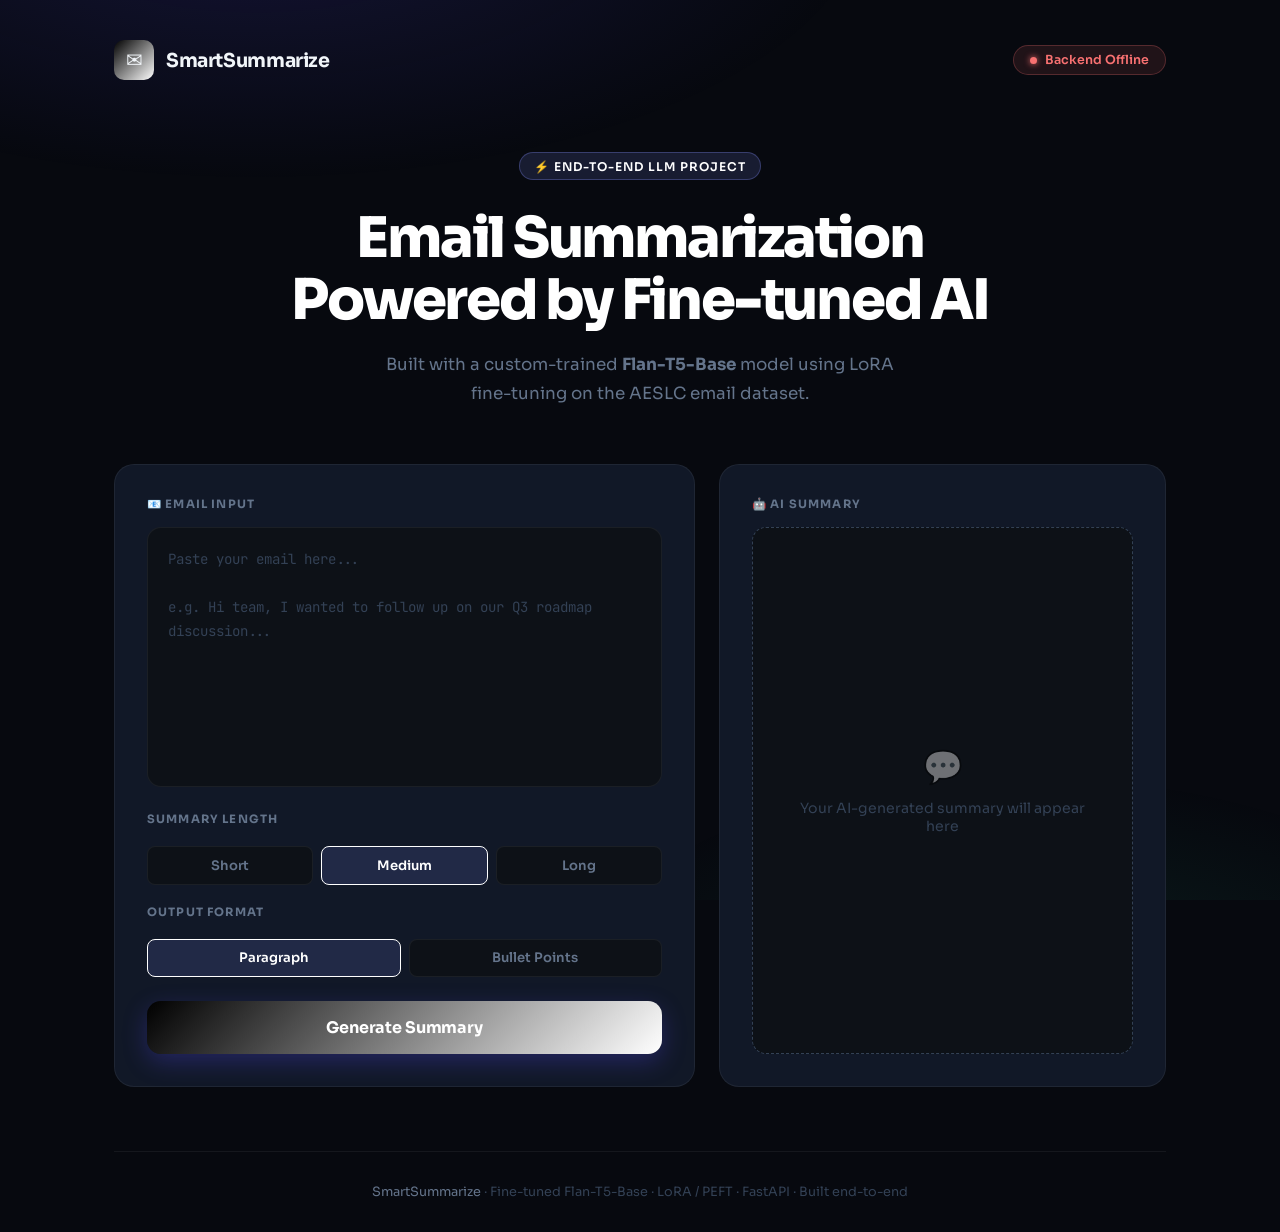
==== frontend/index.html @ e830b93d "Initial commit: Smart Email Summarizer End-to-End LLM Project" ====
<!DOCTYPE html>
<html lang="en">

<head>
    <meta charset="UTF-8">
    <meta name="viewport" content="width=device-width, initial-scale=1.0">
    <title>SmartSummarize AI | Fine-tuned LLM</title>
    <meta name="description"
        content="AI-powered email summarization using a custom fine-tuned Flan-T5 model trained end-to-end.">
    <link
        href="https://fonts.googleapis.com/css2?family=Sora:wght@300;400;600;700;800&family=JetBrains+Mono:wght@400;500&display=swap"
        rel="stylesheet">
    <style>
        :root {
            --bg: #07090f;
            --surface: #0d1117;
            --card: #111827;
            --card-border: rgba(255, 255, 255, 0.06);
            --primary: #ffffff;
            --primary-dark: #000000;
            --primary-glow: rgba(129, 140, 248, 0.15);
            --accent: #34d399;
            --accent-glow: rgba(52, 211, 153, 0.15);
            --danger: #f87171;
            --text: #f1f5f9;
            --text-muted: #64748b;
            --text-subtle: #334155;
            --radius-sm: 8px;
            --radius: 14px;
            --radius-lg: 20px;
        }

        * {
            box-sizing: border-box;
            margin: 0;
            padding: 0;
        }

        body {
            font-family: 'Sora', sans-serif;
            background: var(--bg);
            color: var(--text);
            min-height: 100vh;
            overflow-x: hidden;
        }

        /* ── Ambient Background ── */
        .ambient {
            position: fixed;
            inset: 0;
            z-index: 0;
            pointer-events: none;
            background:
                radial-gradient(ellipse 80% 50% at 20% -10%, rgba(79, 70, 229, 0.18) 0%, transparent 60%),
                radial-gradient(ellipse 60% 40% at 80% 110%, rgba(52, 211, 153, 0.10) 0%, transparent 60%);
        }

        /* ── Layout ── */
        .wrapper {
            position: relative;
            z-index: 1;
            max-width: 1100px;
            margin: 0 auto;
            padding: 0 1.5rem;
        }

        /* ── Header ── */
        header {
            padding: 2.5rem 0 1.5rem;
            display: flex;
            align-items: center;
            justify-content: space-between;
        }

        .brand {
            display: flex;
            align-items: center;
            gap: 0.75rem;
        }

        .brand-icon {
            width: 40px;
            height: 40px;
            background: linear-gradient(135deg, var(--primary-dark), var(--primary));
            border-radius: 10px;
            display: flex;
            align-items: center;
            justify-content: center;
            font-size: 1.25rem;
        }

        .brand-name {
            font-size: 1.2rem;
            font-weight: 700;
            color: var(--text);
            letter-spacing: -0.02em;
        }

        .status-pill {
            display: flex;
            align-items: center;
            gap: 0.5rem;
            padding: 0.4rem 1rem;
            background: var(--accent-glow);
            border: 1px solid rgba(52, 211, 153, 0.25);
            border-radius: 99px;
            font-size: 0.78rem;
            font-weight: 600;
            color: var(--accent);
            transition: all 0.3s;
        }

        .status-pill.offline {
            background: rgba(248, 113, 113, 0.1);
            border-color: rgba(248, 113, 113, 0.25);
            color: var(--danger);
        }

        .status-dot {
            width: 7px;
            height: 7px;
            border-radius: 50%;
            background: currentColor;
            box-shadow: 0 0 6px currentColor;
            animation: pulse 2s infinite;
        }

        @keyframes pulse {

            0%,
            100% {
                opacity: 1;
            }

            50% {
                opacity: 0.4;
            }
        }

        /* ── Hero ── */
        .hero {
            text-align: center;
            padding: 3rem 0 3.5rem;
        }

        .hero-tag {
            display: inline-flex;
            align-items: center;
            gap: 0.5rem;
            padding: 0.35rem 0.9rem;
            background: var(--primary-glow);
            border: 1px solid rgba(129, 140, 248, 0.3);
            border-radius: 99px;
            font-size: 0.75rem;
            font-weight: 600;
            color: var(--primary);
            text-transform: uppercase;
            letter-spacing: 0.08em;
            margin-bottom: 1.75rem;
        }

        .hero h1 {
            font-size: clamp(2.2rem, 5vw, 3.5rem);
            font-weight: 800;
            letter-spacing: -0.04em;
            line-height: 1.1;
            margin-bottom: 1.25rem;
            background: linear-gradient(135deg, #fff 30%, var(--primary) 100%);
            -webkit-background-clip: text;
            -webkit-text-fill-color: transparent;
        }

        .hero p {
            font-size: 1.05rem;
            color: var(--text-muted);
            max-width: 520px;
            margin: 0 auto;
            line-height: 1.7;
        }

        /* ── Main Grid ── */
        .grid {
            display: grid;
            grid-template-columns: 1.3fr 1fr;
            gap: 1.5rem;
            padding-bottom: 4rem;
        }

        @media (max-width: 720px) {
            .grid {
                grid-template-columns: 1fr;
            }
        }

        /* ── Card ── */
        .card {
            background: var(--card);
            border: 1px solid var(--card-border);
            border-radius: var(--radius-lg);
            padding: 2rem;
            transition: border-color 0.3s;
        }

        .card:hover {
            border-color: rgba(129, 140, 248, 0.2);
        }

        .card-label {
            font-size: 0.72rem;
            font-weight: 700;
            text-transform: uppercase;
            letter-spacing: 0.1em;
            color: var(--text-muted);
            margin-bottom: 1rem;
        }

        /* ── Textarea ── */
        textarea {
            width: 100%;
            height: 260px;
            background: var(--surface);
            border: 1px solid var(--card-border);
            border-radius: var(--radius);
            padding: 1.25rem;
            color: var(--text);
            font-family: 'JetBrains Mono', monospace;
            font-size: 0.88rem;
            line-height: 1.7;
            resize: none;
            outline: none;
            transition: border-color 0.25s, box-shadow 0.25s;
        }

        textarea:focus {
            border-color: var(--primary);
            box-shadow: 0 0 0 3px var(--primary-glow);
        }

        textarea::placeholder {
            color: var(--text-subtle);
        }

        /* ── Segment controls ── */
        .seg-group {
            display: flex;
            gap: 0.5rem;
            margin-top: 1.25rem;
        }

        .seg-label {
            font-size: 0.72rem;
            font-weight: 700;
            text-transform: uppercase;
            letter-spacing: 0.1em;
            color: var(--text-muted);
            margin-bottom: 0.6rem;
        }

        .seg-btn {
            flex: 1;
            padding: 0.6rem 0.5rem;
            background: var(--surface);
            border: 1px solid var(--card-border);
            border-radius: var(--radius-sm);
            color: var(--text-muted);
            font-family: 'Sora', sans-serif;
            font-size: 0.82rem;
            font-weight: 600;
            cursor: pointer;
            transition: all 0.2s;
        }

        .seg-btn:hover {
            border-color: var(--primary);
            color: var(--text);
        }

        .seg-btn.active {
            background: var(--primary-glow);
            border-color: var(--primary);
            color: var(--primary);
        }

        /* ── Generate Button ── */
        .btn-generate {
            display: flex;
            align-items: center;
            justify-content: center;
            gap: 0.75rem;
            width: 100%;
            padding: 1rem;
            margin-top: 1.5rem;
            background: linear-gradient(135deg, var(--primary-dark), var(--primary));
            color: white;
            border: none;
            border-radius: var(--radius);
            font-family: 'Sora', sans-serif;
            font-size: 1rem;
            font-weight: 700;
            letter-spacing: -0.01em;
            cursor: pointer;
            transition: all 0.25s;
            box-shadow: 0 8px 24px rgba(79, 70, 229, 0.3);
        }

        .btn-generate:hover:not(:disabled) {
            transform: translateY(-2px);
            box-shadow: 0 12px 32px rgba(79, 70, 229, 0.45);
        }

        .btn-generate:active:not(:disabled) {
            transform: translateY(0);
        }

        .btn-generate:disabled {
            opacity: 0.5;
            cursor: not-allowed;
        }

        /* ── Output Area ── */
        .output-card {
            display: flex;
            flex-direction: column;
        }

        .result-wrap {
            flex: 1;
            min-height: 220px;
            background: var(--surface);
            border: 1px dashed var(--text-subtle);
            border-radius: var(--radius);
            padding: 1.5rem;
            position: relative;
            transition: border-color 0.3s;
        }

        .result-wrap.has-result {
            border-style: solid;
            border-color: rgba(52, 211, 153, 0.25);
        }

        .empty-state {
            position: absolute;
            top: 50%;
            left: 50%;
            transform: translate(-50%, -50%);
            text-align: center;
            color: var(--text-subtle);
            font-size: 0.88rem;
            width: 80%;
            pointer-events: none;
        }

        .empty-icon {
            font-size: 2rem;
            margin-bottom: 0.75rem;
            opacity: 0.4;
        }

        #summaryText {
            font-size: 0.95rem;
            line-height: 1.8;
            white-space: pre-wrap;
            display: none;
        }

        /* ── Spinner ── */
        .spinner {
            width: 18px;
            height: 18px;
            border: 2px solid rgba(255, 255, 255, 0.3);
            border-top-color: white;
            border-radius: 50%;
            animation: spin 0.7s linear infinite;
            display: none;
        }

        @keyframes spin {
            to {
                transform: rotate(360deg);
            }
        }

        /* ── Meta info ── */
        .meta-row {
            display: flex;
            gap: 1rem;
            margin-top: 1rem;
            display: none;
        }

        .meta-chip {
            padding: 0.3rem 0.75rem;
            background: var(--surface);
            border: 1px solid var(--card-border);
            border-radius: 99px;
            font-size: 0.75rem;
            font-weight: 600;
            color: var(--text-muted);
            font-family: 'JetBrains Mono', monospace;
        }

        /* ── Copy button ── */
        .copy-btn {
            margin-top: 1rem;
            display: none;
            align-items: center;
            gap: 0.5rem;
            padding: 0.55rem 1rem;
            background: transparent;
            border: 1px solid var(--card-border);
            border-radius: var(--radius-sm);
            color: var(--text-muted);
            font-family: 'Sora', sans-serif;
            font-size: 0.8rem;
            font-weight: 600;
            cursor: pointer;
            transition: all 0.2s;
        }

        .copy-btn:hover {
            border-color: var(--accent);
            color: var(--accent);
        }

        /* ── Footer ── */
        footer {
            border-top: 1px solid var(--card-border);
            padding: 2rem 0;
            text-align: center;
            color: var(--text-subtle);
            font-size: 0.8rem;
        }

        footer span {
            color: var(--text-muted);
        }
    </style>
</head>

<body>
    <div class="ambient"></div>

    <div class="wrapper">
        <!-- Header -->
        <header>
            <div class="brand">
                <div class="brand-icon">✉</div>
                <span class="brand-name">SmartSummarize</span>
            </div>
            <div class="status-pill" id="statusPill">
                <span class="status-dot"></span>
                <span id="statusLabel">Connecting...</span>
            </div>
        </header>

        <!-- Hero -->
        <section class="hero">
            <div class="hero-tag">⚡ End-to-End LLM Project</div>
            <h1>Email Summarization<br>Powered by Fine-tuned AI</h1>
            <p>Built with a custom-trained <strong>Flan-T5-Base</strong> model using LoRA fine-tuning on the AESLC email
                dataset.</p>
        </section>

        <!-- Main Grid -->
        <div class="grid">

            <!-- Input Card -->
            <div class="card">
                <div class="card-label">📧 Email Input</div>
                <textarea id="emailInput"
                    placeholder="Paste your email here...&#10;&#10;e.g. Hi team, I wanted to follow up on our Q3 roadmap discussion..."></textarea>

                <div style="margin-top: 1.25rem;">
                    <div class="seg-label">Summary Length</div>
                    <div class="seg-group" id="lengthGroup">
                        <button class="seg-btn" data-val="short">Short</button>
                        <button class="seg-btn active" data-val="medium">Medium</button>
                        <button class="seg-btn" data-val="long">Long</button>
                    </div>
                </div>

                <div style="margin-top: 1.25rem;">
                    <div class="seg-label">Output Format</div>
                    <div class="seg-group" id="formatGroup">
                        <button class="seg-btn active" data-val="paragraph">Paragraph</button>
                        <button class="seg-btn" data-val="bullets">Bullet Points</button>
                    </div>
                </div>

                <button class="btn-generate" id="generateBtn">
                    <span class="spinner" id="spinner"></span>
                    <span id="btnLabel">Generate Summary</span>
                </button>
            </div>

            <!-- Output Card -->
            <div class="card output-card">
                <div class="card-label">🤖 AI Summary</div>

                <div class="result-wrap" id="resultWrap">
                    <div class="empty-state" id="emptyState">
                        <div class="empty-icon">💬</div>
                        Your AI-generated summary will appear here
                    </div>
                    <div id="summaryText"></div>
                </div>

                <div class="meta-row" id="metaRow">
                    <div class="meta-chip">⏱ <span id="timeVal">0</span>s</div>
                    <div class="meta-chip">🌐 <span id="langVal">en</span></div>
                    <div class="meta-chip">🧠 Flan-T5 LoRA</div>
                </div>

                <button class="copy-btn" id="copyBtn">
                    📋 Copy Summary
                </button>
            </div>
        </div>

        <footer>
            <span>SmartSummarize</span> · Fine-tuned Flan-T5-Base · LoRA / PEFT · FastAPI · Built end-to-end
        </footer>
    </div>

    <script>
        const API = 'http://127.0.0.1:8000';
        let selLength = 'medium', selFormat = 'paragraph';

        // Segment control logic
        function bindGroup(groupId, callback) {
            document.getElementById(groupId).querySelectorAll('.seg-btn').forEach(btn => {
                btn.addEventListener('click', () => {
                    document.getElementById(groupId).querySelectorAll('.seg-btn').forEach(b => b.classList.remove('active'));
                    btn.classList.add('active');
                    callback(btn.dataset.val);
                });
            });
        }

        bindGroup('lengthGroup', v => selLength = v);
        bindGroup('formatGroup', v => selFormat = v);

        // Health check
        async function checkHealth() {
            const pill = document.getElementById('statusPill');
            const label = document.getElementById('statusLabel');
            try {
                const r = await fetch(`${API}/health`);
                if (r.ok) {
                    pill.classList.remove('offline');
                    label.textContent = 'Backend Online';
                    return true;
                }
            } catch (_) { }
            pill.classList.add('offline');
            label.textContent = 'Backend Offline';
            return false;
        }

        checkHealth();
        setInterval(checkHealth, 10000);

        // Generate
        document.getElementById('generateBtn').addEventListener('click', async () => {
            const text = document.getElementById('emailInput').value.trim();
            if (!text) return;

            const btn = document.getElementById('generateBtn');
            const spinner = document.getElementById('spinner');
            const btnLabel = document.getElementById('btnLabel');
            const summary = document.getElementById('summaryText');
            const empty = document.getElementById('emptyState');
            const wrap = document.getElementById('resultWrap');
            const metaRow = document.getElementById('metaRow');
            const copyBtn = document.getElementById('copyBtn');

            btn.disabled = true;
            spinner.style.display = 'block';
            btnLabel.textContent = 'Generating...';

            try {
                const res = await fetch(`${API}/summarize`, {
                    method: 'POST',
                    headers: { 'Content-Type': 'application/json' },
                    body: JSON.stringify({ text, length_setting: selLength, format: selFormat })
                });

                const data = await res.json();

                if (!res.ok) throw new Error(data.detail || 'Error');

                empty.style.display = 'none';
                summary.style.display = 'block';
                summary.textContent = data.summary;
                wrap.classList.add('has-result');

                document.getElementById('timeVal').textContent = data.processing_time.toFixed(2);
                document.getElementById('langVal').textContent = data.language;
                metaRow.style.display = 'flex';
                copyBtn.style.display = 'flex';

            } catch (err) {
                empty.style.display = 'block';
                summary.style.display = 'none';
                empty.innerHTML = `<div class="empty-icon">⚠️</div>${err.message}`;
            } finally {
                btn.disabled = false;
                spinner.style.display = 'none';
                btnLabel.textContent = 'Generate Summary';
            }
        });

        // Copy
        document.getElementById('copyBtn').addEventListener('click', () => {
            const text = document.getElementById('summaryText').textContent;
            navigator.clipboard.writeText(text).then(() => {
                const btn = document.getElementById('copyBtn');
                btn.textContent = '✅ Copied!';
                setTimeout(() => btn.textContent = '📋 Copy Summary', 2000);
            });
        });
    </script>
</body>

</html>
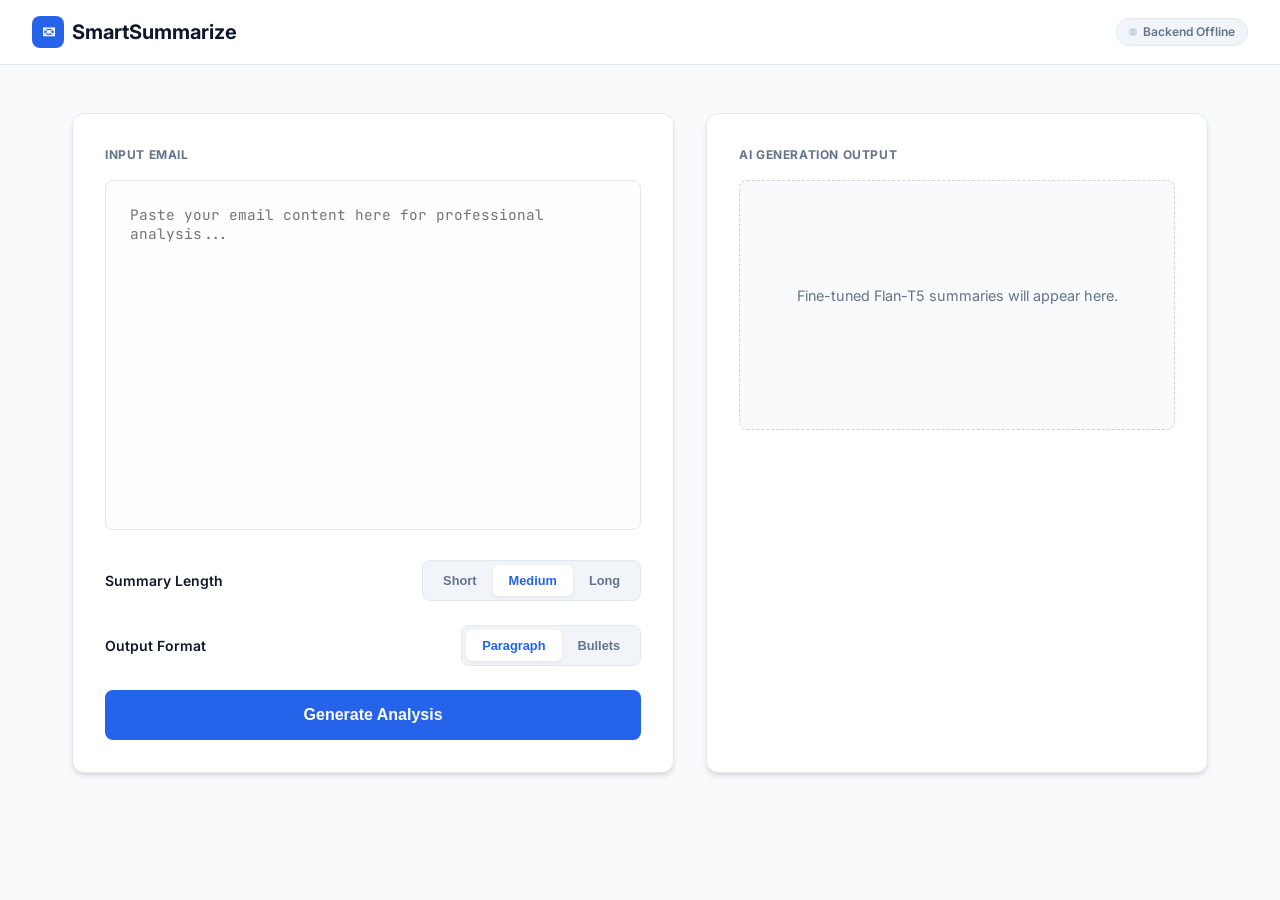
==== commit fc0ad67c: "style: redesign web dashboard with professional enterprise theme" ====
--- a/frontend/index.html
+++ b/frontend/index.html
@@ -1,33 +1,22 @@
 <!DOCTYPE html>
 <html lang="en">
-
 <head>
     <meta charset="UTF-8">
     <meta name="viewport" content="width=device-width, initial-scale=1.0">
-    <title>SmartSummarize AI | Fine-tuned LLM</title>
-    <meta name="description"
-        content="AI-powered email summarization using a custom fine-tuned Flan-T5 model trained end-to-end.">
-    <link
-        href="https://fonts.googleapis.com/css2?family=Sora:wght@300;400;600;700;800&family=JetBrains+Mono:wght@400;500&display=swap"
-        rel="stylesheet">
+    <title>SmartSummarize | Professional Email Intelligence</title>
+    <link href="https://fonts.googleapis.com/css2?family=Inter:wght@400;500;600;700&family=JetBrains+Mono:wght@400;500&display=swap" rel="stylesheet">
     <style>
         :root {
-            --bg: #07090f;
-            --surface: #0d1117;
-            --card: #111827;
-            --card-border: rgba(255, 255, 255, 0.06);
-            --primary: #ffffff;
-            --primary-dark: #000000;
-            --primary-glow: rgba(129, 140, 248, 0.15);
-            --accent: #34d399;
-            --accent-glow: rgba(52, 211, 153, 0.15);
-            --danger: #f87171;
-            --text: #f1f5f9;
+            --primary: #2563eb;
+            --primary-hover: #1d4ed8;
+            --bg: #f8fafc;
+            --surface: #ffffff;
+            --border: #e2e8f0;
+            --text: #0f172a;
             --text-muted: #64748b;
-            --text-subtle: #334155;
-            --radius-sm: 8px;
-            --radius: 14px;
-            --radius-lg: 20px;
+            --accent: #10b981;
+            --radius: 12px;
+            --shadow: 0 4px 6px -1px rgb(0 0 0 / 0.1), 0 2px 4px -2px rgb(0 0 0 / 0.1);
         }
 
         * {
@@ -37,590 +26,413 @@
         }
 
         body {
-            font-family: 'Sora', sans-serif;
-            background: var(--bg);
+            font-family: 'Inter', sans-serif;
+            background-color: var(--bg);
             color: var(--text);
+            line-height: 1.5;
             min-height: 100vh;
-            overflow-x: hidden;
-        }
-
-        /* ── Ambient Background ── */
-        .ambient {
-            position: fixed;
-            inset: 0;
-            z-index: 0;
-            pointer-events: none;
-            background:
-                radial-gradient(ellipse 80% 50% at 20% -10%, rgba(79, 70, 229, 0.18) 0%, transparent 60%),
-                radial-gradient(ellipse 60% 40% at 80% 110%, rgba(52, 211, 153, 0.10) 0%, transparent 60%);
-        }
-
-        /* ── Layout ── */
-        .wrapper {
-            position: relative;
-            z-index: 1;
-            max-width: 1100px;
-            margin: 0 auto;
-            padding: 0 1.5rem;
-        }
-
-        /* ── Header ── */
-        header {
-            padding: 2.5rem 0 1.5rem;
-            display: flex;
-            align-items: center;
+        }
+
+        /* Navbar */
+        nav {
+            background: var(--surface);
+            border-bottom: 1px solid var(--border);
+            padding: 1rem 2rem;
+            display: flex;
             justify-content: space-between;
-        }
-
-        .brand {
-            display: flex;
-            align-items: center;
-            gap: 0.75rem;
-        }
-
-        .brand-icon {
-            width: 40px;
-            height: 40px;
-            background: linear-gradient(135deg, var(--primary-dark), var(--primary));
-            border-radius: 10px;
+            align-items: center;
+            position: sticky;
+            top: 0;
+            z-index: 10;
+        }
+
+        .logo {
+            font-weight: 700;
+            font-size: 1.25rem;
+            color: var(--text);
+            display: flex;
+            align-items: center;
+            gap: 0.5rem;
+        }
+
+        .logo-icon {
+            width: 32px;
+            height: 32px;
+            background: var(--primary);
+            border-radius: 8px;
             display: flex;
             align-items: center;
             justify-content: center;
-            font-size: 1.25rem;
-        }
-
-        .brand-name {
-            font-size: 1.2rem;
-            font-weight: 700;
-            color: var(--text);
-            letter-spacing: -0.02em;
-        }
-
-        .status-pill {
-            display: flex;
-            align-items: center;
-            gap: 0.5rem;
-            padding: 0.4rem 1rem;
-            background: var(--accent-glow);
-            border: 1px solid rgba(52, 211, 153, 0.25);
-            border-radius: 99px;
-            font-size: 0.78rem;
-            font-weight: 600;
-            color: var(--accent);
-            transition: all 0.3s;
-        }
-
-        .status-pill.offline {
-            background: rgba(248, 113, 113, 0.1);
-            border-color: rgba(248, 113, 113, 0.25);
-            color: var(--danger);
-        }
-
-        .status-dot {
-            width: 7px;
-            height: 7px;
-            border-radius: 50%;
-            background: currentColor;
-            box-shadow: 0 0 6px currentColor;
-            animation: pulse 2s infinite;
-        }
-
-        @keyframes pulse {
-
-            0%,
-            100% {
-                opacity: 1;
-            }
-
-            50% {
-                opacity: 0.4;
-            }
-        }
-
-        /* ── Hero ── */
-        .hero {
-            text-align: center;
-            padding: 3rem 0 3.5rem;
-        }
-
-        .hero-tag {
-            display: inline-flex;
-            align-items: center;
-            gap: 0.5rem;
-            padding: 0.35rem 0.9rem;
-            background: var(--primary-glow);
-            border: 1px solid rgba(129, 140, 248, 0.3);
-            border-radius: 99px;
+            color: white;
+            font-size: 1rem;
+        }
+
+        .status-badge {
             font-size: 0.75rem;
             font-weight: 600;
-            color: var(--primary);
-            text-transform: uppercase;
-            letter-spacing: 0.08em;
-            margin-bottom: 1.75rem;
-        }
-
-        .hero h1 {
-            font-size: clamp(2.2rem, 5vw, 3.5rem);
-            font-weight: 800;
-            letter-spacing: -0.04em;
-            line-height: 1.1;
-            margin-bottom: 1.25rem;
-            background: linear-gradient(135deg, #fff 30%, var(--primary) 100%);
-            -webkit-background-clip: text;
-            -webkit-text-fill-color: transparent;
-        }
-
-        .hero p {
-            font-size: 1.05rem;
-            color: var(--text-muted);
-            max-width: 520px;
-            margin: 0 auto;
-            line-height: 1.7;
-        }
-
-        /* ── Main Grid ── */
-        .grid {
+            padding: 0.25rem 0.75rem;
+            border-radius: 99px;
+            background: #f1f5f9;
+            color: var(--text-muted);
+            border: 1px solid var(--border);
+            display: flex;
+            align-items: center;
+            gap: 0.4rem;
+        }
+
+        .status-dot {
+            width: 8px;
+            height: 8px;
+            background: #cbd5e1;
+            border-radius: 50%;
+        }
+
+        .status-online .status-dot {
+            background: var(--accent);
+            box-shadow: 0 0 8px var(--accent);
+        }
+
+        /* Main Content */
+        main {
+            max-width: 1200px;
+            margin: 3rem auto;
+            padding: 0 2rem;
             display: grid;
-            grid-template-columns: 1.3fr 1fr;
-            gap: 1.5rem;
-            padding-bottom: 4rem;
-        }
-
-        @media (max-width: 720px) {
-            .grid {
-                grid-template-columns: 1fr;
-            }
-        }
-
-        /* ── Card ── */
+            grid-template-columns: 1.2fr 1fr;
+            gap: 2rem;
+        }
+
+        @media (max-width: 900px) {
+            main { grid-template-columns: 1fr; }
+        }
+
         .card {
-            background: var(--card);
-            border: 1px solid var(--card-border);
-            border-radius: var(--radius-lg);
+            background: var(--surface);
+            border: 1px solid var(--border);
+            border-radius: var(--radius);
             padding: 2rem;
-            transition: border-color 0.3s;
-        }
-
-        .card:hover {
-            border-color: rgba(129, 140, 248, 0.2);
-        }
-
-        .card-label {
-            font-size: 0.72rem;
+            box-shadow: var(--shadow);
+        }
+
+        .section-title {
+            font-size: 0.75rem;
             font-weight: 700;
             text-transform: uppercase;
-            letter-spacing: 0.1em;
+            letter-spacing: 0.05em;
             color: var(--text-muted);
             margin-bottom: 1rem;
-        }
-
-        /* ── Textarea ── */
+            display: block;
+        }
+
         textarea {
             width: 100%;
-            height: 260px;
-            background: var(--surface);
-            border: 1px solid var(--card-border);
-            border-radius: var(--radius);
-            padding: 1.25rem;
+            height: 350px;
+            background: #fdfdfd;
+            border: 1px solid var(--border);
+            border-radius: 8px;
+            padding: 1.5rem;
+            font-family: 'JetBrains Mono', monospace;
+            font-size: 0.9rem;
             color: var(--text);
-            font-family: 'JetBrains Mono', monospace;
-            font-size: 0.88rem;
-            line-height: 1.7;
             resize: none;
             outline: none;
-            transition: border-color 0.25s, box-shadow 0.25s;
+            transition: all 0.2s;
         }
 
         textarea:focus {
             border-color: var(--primary);
-            box-shadow: 0 0 0 3px var(--primary-glow);
-        }
-
-        textarea::placeholder {
-            color: var(--text-subtle);
-        }
-
-        /* ── Segment controls ── */
-        .seg-group {
-            display: flex;
-            gap: 0.5rem;
-            margin-top: 1.25rem;
-        }
-
-        .seg-label {
-            font-size: 0.72rem;
-            font-weight: 700;
-            text-transform: uppercase;
-            letter-spacing: 0.1em;
-            color: var(--text-muted);
-            margin-bottom: 0.6rem;
-        }
-
-        .seg-btn {
-            flex: 1;
-            padding: 0.6rem 0.5rem;
-            background: var(--surface);
-            border: 1px solid var(--card-border);
-            border-radius: var(--radius-sm);
-            color: var(--text-muted);
-            font-family: 'Sora', sans-serif;
-            font-size: 0.82rem;
+            box-shadow: 0 0 0 3px rgba(37, 99, 235, 0.1);
+        }
+
+        /* Controls */
+        .controls {
+            margin-top: 1.5rem;
+            display: flex;
+            flex-direction: column;
+            gap: 1.5rem;
+        }
+
+        .control-row {
+            display: flex;
+            align-items: center;
+            justify-content: space-between;
+            gap: 1rem;
+        }
+
+        .control-label {
+            font-size: 0.875rem;
+            font-weight: 600;
+            color: var(--text);
+        }
+
+        .toggle-group {
+            display: flex;
+            background: #f1f5f9;
+            padding: 0.25rem;
+            border-radius: 8px;
+            border: 1px solid var(--border);
+        }
+
+        .toggle-btn {
+            padding: 0.5rem 1rem;
+            border: none;
+            background: transparent;
+            font-size: 0.8rem;
+            font-weight: 600;
+            color: var(--text-muted);
+            cursor: pointer;
+            border-radius: 6px;
+            transition: all 0.2s;
+        }
+
+        .toggle-btn.active {
+            background: white;
+            color: var(--primary);
+            box-shadow: 0 2px 4px rgba(0,0,0,0.05);
+        }
+
+        .btn-primary {
+            width: 100%;
+            padding: 1rem;
+            background: var(--primary);
+            color: white;
+            border: none;
+            border-radius: 8px;
+            font-size: 1rem;
             font-weight: 600;
             cursor: pointer;
             transition: all 0.2s;
-        }
-
-        .seg-btn:hover {
-            border-color: var(--primary);
+            display: flex;
+            align-items: center;
+            justify-content: center;
+            gap: 0.75rem;
+        }
+
+        .btn-primary:hover {
+            background: var(--primary-hover);
+            transform: translateY(-1px);
+        }
+
+        .btn-primary:disabled {
+            opacity: 0.5;
+            cursor: not-allowed;
+        }
+
+        /* Output */
+        .result-area {
+            background: #f8fafc;
+            border: 1px dashed #cbd5e1;
+            border-radius: 8px;
+            padding: 1.5rem;
+            min-height: 250px;
+            position: relative;
+        }
+
+        .placeholder-text {
+            color: var(--text-muted);
+            text-align: center;
+            margin-top: 5rem;
+            font-size: 0.9rem;
+        }
+
+        .summary-content {
+            font-size: 1rem;
+            line-height: 1.7;
             color: var(--text);
-        }
-
-        .seg-btn.active {
-            background: var(--primary-glow);
+            white-space: pre-wrap;
+        }
+
+        .meta-info {
+            margin-top: 1.5rem;
+            padding-top: 1rem;
+            border-top: 1px solid var(--border);
+            display: flex;
+            gap: 1rem;
+            font-size: 0.75rem;
+            color: var(--text-muted);
+        }
+
+        .copy-btn {
+            background: white;
+            border: 1px solid var(--border);
+            padding: 0.5rem 1rem;
+            border-radius: 6px;
+            font-size: 0.8rem;
+            font-weight: 600;
+            color: var(--text-muted);
+            cursor: pointer;
+            transition: all 0.2s;
+            margin-top: 1rem;
+        }
+
+        .copy-btn:hover {
             border-color: var(--primary);
             color: var(--primary);
         }
 
-        /* ── Generate Button ── */
-        .btn-generate {
-            display: flex;
-            align-items: center;
-            justify-content: center;
-            gap: 0.75rem;
-            width: 100%;
-            padding: 1rem;
-            margin-top: 1.5rem;
-            background: linear-gradient(135deg, var(--primary-dark), var(--primary));
-            color: white;
-            border: none;
-            border-radius: var(--radius);
-            font-family: 'Sora', sans-serif;
-            font-size: 1rem;
-            font-weight: 700;
-            letter-spacing: -0.01em;
-            cursor: pointer;
-            transition: all 0.25s;
-            box-shadow: 0 8px 24px rgba(79, 70, 229, 0.3);
-        }
-
-        .btn-generate:hover:not(:disabled) {
-            transform: translateY(-2px);
-            box-shadow: 0 12px 32px rgba(79, 70, 229, 0.45);
-        }
-
-        .btn-generate:active:not(:disabled) {
-            transform: translateY(0);
-        }
-
-        .btn-generate:disabled {
-            opacity: 0.5;
-            cursor: not-allowed;
-        }
-
-        /* ── Output Area ── */
-        .output-card {
-            display: flex;
-            flex-direction: column;
-        }
-
-        .result-wrap {
-            flex: 1;
-            min-height: 220px;
-            background: var(--surface);
-            border: 1px dashed var(--text-subtle);
-            border-radius: var(--radius);
-            padding: 1.5rem;
-            position: relative;
-            transition: border-color 0.3s;
-        }
-
-        .result-wrap.has-result {
-            border-style: solid;
-            border-color: rgba(52, 211, 153, 0.25);
-        }
-
-        .empty-state {
-            position: absolute;
-            top: 50%;
-            left: 50%;
-            transform: translate(-50%, -50%);
-            text-align: center;
-            color: var(--text-subtle);
-            font-size: 0.88rem;
-            width: 80%;
-            pointer-events: none;
-        }
-
-        .empty-icon {
-            font-size: 2rem;
-            margin-bottom: 0.75rem;
-            opacity: 0.4;
-        }
-
-        #summaryText {
-            font-size: 0.95rem;
-            line-height: 1.8;
-            white-space: pre-wrap;
-            display: none;
-        }
-
-        /* ── Spinner ── */
-        .spinner {
-            width: 18px;
-            height: 18px;
-            border: 2px solid rgba(255, 255, 255, 0.3);
+        .loader {
+            width: 20px;
+            height: 20px;
+            border: 2px solid rgba(255,255,255,0.3);
             border-top-color: white;
             border-radius: 50%;
-            animation: spin 0.7s linear infinite;
+            animation: spin 0.8s linear infinite;
             display: none;
         }
 
-        @keyframes spin {
-            to {
-                transform: rotate(360deg);
-            }
-        }
-
-        /* ── Meta info ── */
-        .meta-row {
-            display: flex;
-            gap: 1rem;
-            margin-top: 1rem;
-            display: none;
-        }
-
-        .meta-chip {
-            padding: 0.3rem 0.75rem;
-            background: var(--surface);
-            border: 1px solid var(--card-border);
-            border-radius: 99px;
-            font-size: 0.75rem;
-            font-weight: 600;
-            color: var(--text-muted);
-            font-family: 'JetBrains Mono', monospace;
-        }
-
-        /* ── Copy button ── */
-        .copy-btn {
-            margin-top: 1rem;
-            display: none;
-            align-items: center;
-            gap: 0.5rem;
-            padding: 0.55rem 1rem;
-            background: transparent;
-            border: 1px solid var(--card-border);
-            border-radius: var(--radius-sm);
-            color: var(--text-muted);
-            font-family: 'Sora', sans-serif;
-            font-size: 0.8rem;
-            font-weight: 600;
-            cursor: pointer;
-            transition: all 0.2s;
-        }
-
-        .copy-btn:hover {
-            border-color: var(--accent);
-            color: var(--accent);
-        }
-
-        /* ── Footer ── */
-        footer {
-            border-top: 1px solid var(--card-border);
-            padding: 2rem 0;
-            text-align: center;
-            color: var(--text-subtle);
-            font-size: 0.8rem;
-        }
-
-        footer span {
-            color: var(--text-muted);
-        }
+        @keyframes spin { to { transform: rotate(360deg); } }
     </style>
 </head>
-
 <body>
-    <div class="ambient"></div>
-
-    <div class="wrapper">
-        <!-- Header -->
-        <header>
-            <div class="brand">
-                <div class="brand-icon">✉</div>
-                <span class="brand-name">SmartSummarize</span>
-            </div>
-            <div class="status-pill" id="statusPill">
-                <span class="status-dot"></span>
-                <span id="statusLabel">Connecting...</span>
-            </div>
-        </header>
-
-        <!-- Hero -->
-        <section class="hero">
-            <div class="hero-tag">⚡ End-to-End LLM Project</div>
-            <h1>Email Summarization<br>Powered by Fine-tuned AI</h1>
-            <p>Built with a custom-trained <strong>Flan-T5-Base</strong> model using LoRA fine-tuning on the AESLC email
-                dataset.</p>
-        </section>
-
-        <!-- Main Grid -->
-        <div class="grid">
-
-            <!-- Input Card -->
-            <div class="card">
-                <div class="card-label">📧 Email Input</div>
-                <textarea id="emailInput"
-                    placeholder="Paste your email here...&#10;&#10;e.g. Hi team, I wanted to follow up on our Q3 roadmap discussion..."></textarea>
-
-                <div style="margin-top: 1.25rem;">
-                    <div class="seg-label">Summary Length</div>
-                    <div class="seg-group" id="lengthGroup">
-                        <button class="seg-btn" data-val="short">Short</button>
-                        <button class="seg-btn active" data-val="medium">Medium</button>
-                        <button class="seg-btn" data-val="long">Long</button>
+    <nav>
+        <div class="logo">
+            <div class="logo-icon">✉</div>
+            SmartSummarize
+        </div>
+        <div id="statusBadge" class="status-badge">
+            <div class="status-dot"></div>
+            <span id="statusLabel">Checking backend...</span>
+        </div>
+    </nav>
+
+    <main>
+        <div class="card">
+            <span class="section-title">Input Email</span>
+            <textarea id="emailInput" placeholder="Paste your email content here for professional analysis..."></textarea>
+            
+            <div class="controls">
+                <div class="control-row">
+                    <span class="control-label">Summary Length</span>
+                    <div class="toggle-group" id="lengthGroup">
+                        <button class="toggle-btn" data-val="short">Short</button>
+                        <button class="toggle-btn active" data-val="medium">Medium</button>
+                        <button class="toggle-btn" data-val="long">Long</button>
                     </div>
                 </div>
 
-                <div style="margin-top: 1.25rem;">
-                    <div class="seg-label">Output Format</div>
-                    <div class="seg-group" id="formatGroup">
-                        <button class="seg-btn active" data-val="paragraph">Paragraph</button>
-                        <button class="seg-btn" data-val="bullets">Bullet Points</button>
+                <div class="control-row">
+                    <span class="control-label">Output Format</span>
+                    <div class="toggle-group" id="formatGroup">
+                        <button class="toggle-btn active" data-val="paragraph">Paragraph</button>
+                        <button class="toggle-btn" data-val="bullets">Bullets</button>
                     </div>
                 </div>
 
-                <button class="btn-generate" id="generateBtn">
-                    <span class="spinner" id="spinner"></span>
-                    <span id="btnLabel">Generate Summary</span>
-                </button>
-            </div>
-
-            <!-- Output Card -->
-            <div class="card output-card">
-                <div class="card-label">🤖 AI Summary</div>
-
-                <div class="result-wrap" id="resultWrap">
-                    <div class="empty-state" id="emptyState">
-                        <div class="empty-icon">💬</div>
-                        Your AI-generated summary will appear here
-                    </div>
-                    <div id="summaryText"></div>
-                </div>
-
-                <div class="meta-row" id="metaRow">
-                    <div class="meta-chip">⏱ <span id="timeVal">0</span>s</div>
-                    <div class="meta-chip">🌐 <span id="langVal">en</span></div>
-                    <div class="meta-chip">🧠 Flan-T5 LoRA</div>
-                </div>
-
-                <button class="copy-btn" id="copyBtn">
-                    📋 Copy Summary
+                <button id="summarizeBtn" class="btn-primary">
+                    <span id="btnLabel">Generate Analysis</span>
+                    <div id="loader" class="loader"></div>
                 </button>
             </div>
         </div>
 
-        <footer>
-            <span>SmartSummarize</span> · Fine-tuned Flan-T5-Base · LoRA / PEFT · FastAPI · Built end-to-end
-        </footer>
-    </div>
+        <div class="card">
+            <span class="section-title">AI Generation Output</span>
+            <div class="result-area">
+                <div id="placeholder" class="placeholder-text">
+                    Fine-tuned Flan-T5 summaries will appear here.
+                </div>
+                <div id="summaryContent" class="summary-content"></div>
+            </div>
+
+            <button id="copyBtn" class="copy-btn" style="display: none;">📋 Copy to Clipboard</button>
+
+            <div id="metaInfo" class="meta-info" style="display: none;">
+                <span>⏱ <span id="timeVal">0</span>s</span>
+                <span>🌐 <span id="langVal">en</span></span>
+                <span>🧠 custom-flan-t5-base</span>
+            </div>
+        </div>
+    </main>
 
     <script>
-        const API = 'http://127.0.0.1:8000';
+        const API_URL = 'http://127.0.0.1:8000';
         let selLength = 'medium', selFormat = 'paragraph';
 
-        // Segment control logic
-        function bindGroup(groupId, callback) {
-            document.getElementById(groupId).querySelectorAll('.seg-btn').forEach(btn => {
+        // Toggle logic
+        function setupToggles(groupId, callback) {
+            document.getElementById(groupId).querySelectorAll('.toggle-btn').forEach(btn => {
                 btn.addEventListener('click', () => {
-                    document.getElementById(groupId).querySelectorAll('.seg-btn').forEach(b => b.classList.remove('active'));
+                    document.getElementById(groupId).querySelectorAll('.toggle-btn').forEach(b => b.classList.remove('active'));
                     btn.classList.add('active');
                     callback(btn.dataset.val);
                 });
             });
         }
 
-        bindGroup('lengthGroup', v => selLength = v);
-        bindGroup('formatGroup', v => selFormat = v);
+        setupToggles('lengthGroup', v => selLength = v);
+        setupToggles('formatGroup', v => selFormat = v);
 
         // Health check
         async function checkHealth() {
-            const pill = document.getElementById('statusPill');
+            const badge = document.getElementById('statusBadge');
             const label = document.getElementById('statusLabel');
             try {
-                const r = await fetch(`${API}/health`);
-                if (r.ok) {
-                    pill.classList.remove('offline');
+                const res = await fetch(`${API_URL}/health`);
+                if (res.ok) {
+                    badge.classList.add('status-online');
                     label.textContent = 'Backend Online';
-                    return true;
                 }
-            } catch (_) { }
-            pill.classList.add('offline');
-            label.textContent = 'Backend Offline';
-            return false;
-        }
-
+            } catch (e) {
+                badge.classList.remove('status-online');
+                label.textContent = 'Backend Offline';
+            }
+        }
         checkHealth();
         setInterval(checkHealth, 10000);
 
-        // Generate
-        document.getElementById('generateBtn').addEventListener('click', async () => {
+        // Summarize
+        document.getElementById('summarizeBtn').addEventListener('click', async () => {
             const text = document.getElementById('emailInput').value.trim();
             if (!text) return;
 
-            const btn = document.getElementById('generateBtn');
-            const spinner = document.getElementById('spinner');
+            const btn = document.getElementById('summarizeBtn');
             const btnLabel = document.getElementById('btnLabel');
-            const summary = document.getElementById('summaryText');
-            const empty = document.getElementById('emptyState');
-            const wrap = document.getElementById('resultWrap');
-            const metaRow = document.getElementById('metaRow');
+            const loader = document.getElementById('loader');
+            const content = document.getElementById('summaryContent');
+            const placeholder = document.getElementById('placeholder');
+            const meta = document.getElementById('metaInfo');
             const copyBtn = document.getElementById('copyBtn');
 
             btn.disabled = true;
-            spinner.style.display = 'block';
-            btnLabel.textContent = 'Generating...';
+            btnLabel.style.display = 'none';
+            loader.style.display = 'block';
 
             try {
-                const res = await fetch(`${API}/summarize`, {
+                const res = await fetch(`${API_URL}/summarize`, {
                     method: 'POST',
                     headers: { 'Content-Type': 'application/json' },
                     body: JSON.stringify({ text, length_setting: selLength, format: selFormat })
                 });
 
                 const data = await res.json();
-
-                if (!res.ok) throw new Error(data.detail || 'Error');
-
-                empty.style.display = 'none';
-                summary.style.display = 'block';
-                summary.textContent = data.summary;
-                wrap.classList.add('has-result');
-
-                document.getElementById('timeVal').textContent = data.processing_time.toFixed(2);
-                document.getElementById('langVal').textContent = data.language;
-                metaRow.style.display = 'flex';
-                copyBtn.style.display = 'flex';
-
-            } catch (err) {
-                empty.style.display = 'block';
-                summary.style.display = 'none';
-                empty.innerHTML = `<div class="empty-icon">⚠️</div>${err.message}`;
+                if (res.ok) {
+                    placeholder.style.display = 'none';
+                    content.textContent = data.summary;
+                    document.getElementById('timeVal').textContent = data.processing_time.toFixed(2);
+                    document.getElementById('langVal').textContent = data.language;
+                    meta.style.display = 'flex';
+                    copyBtn.style.display = 'block';
+                } else {
+                    alert('Error: ' + data.detail);
+                }
+            } catch (e) {
+                alert('Connection failed. Is the backend running?');
             } finally {
                 btn.disabled = false;
-                spinner.style.display = 'none';
-                btnLabel.textContent = 'Generate Summary';
+                btnLabel.style.display = 'block';
+                loader.style.display = 'none';
             }
         });
 
         // Copy
         document.getElementById('copyBtn').addEventListener('click', () => {
-            const text = document.getElementById('summaryText').textContent;
+            const text = document.getElementById('summaryContent').textContent;
             navigator.clipboard.writeText(text).then(() => {
                 const btn = document.getElementById('copyBtn');
                 btn.textContent = '✅ Copied!';
-                setTimeout(() => btn.textContent = '📋 Copy Summary', 2000);
+                setTimeout(() => btn.textContent = '📋 Copy to Clipboard', 2000);
             });
         });
     </script>
 </body>
-
 </html>
